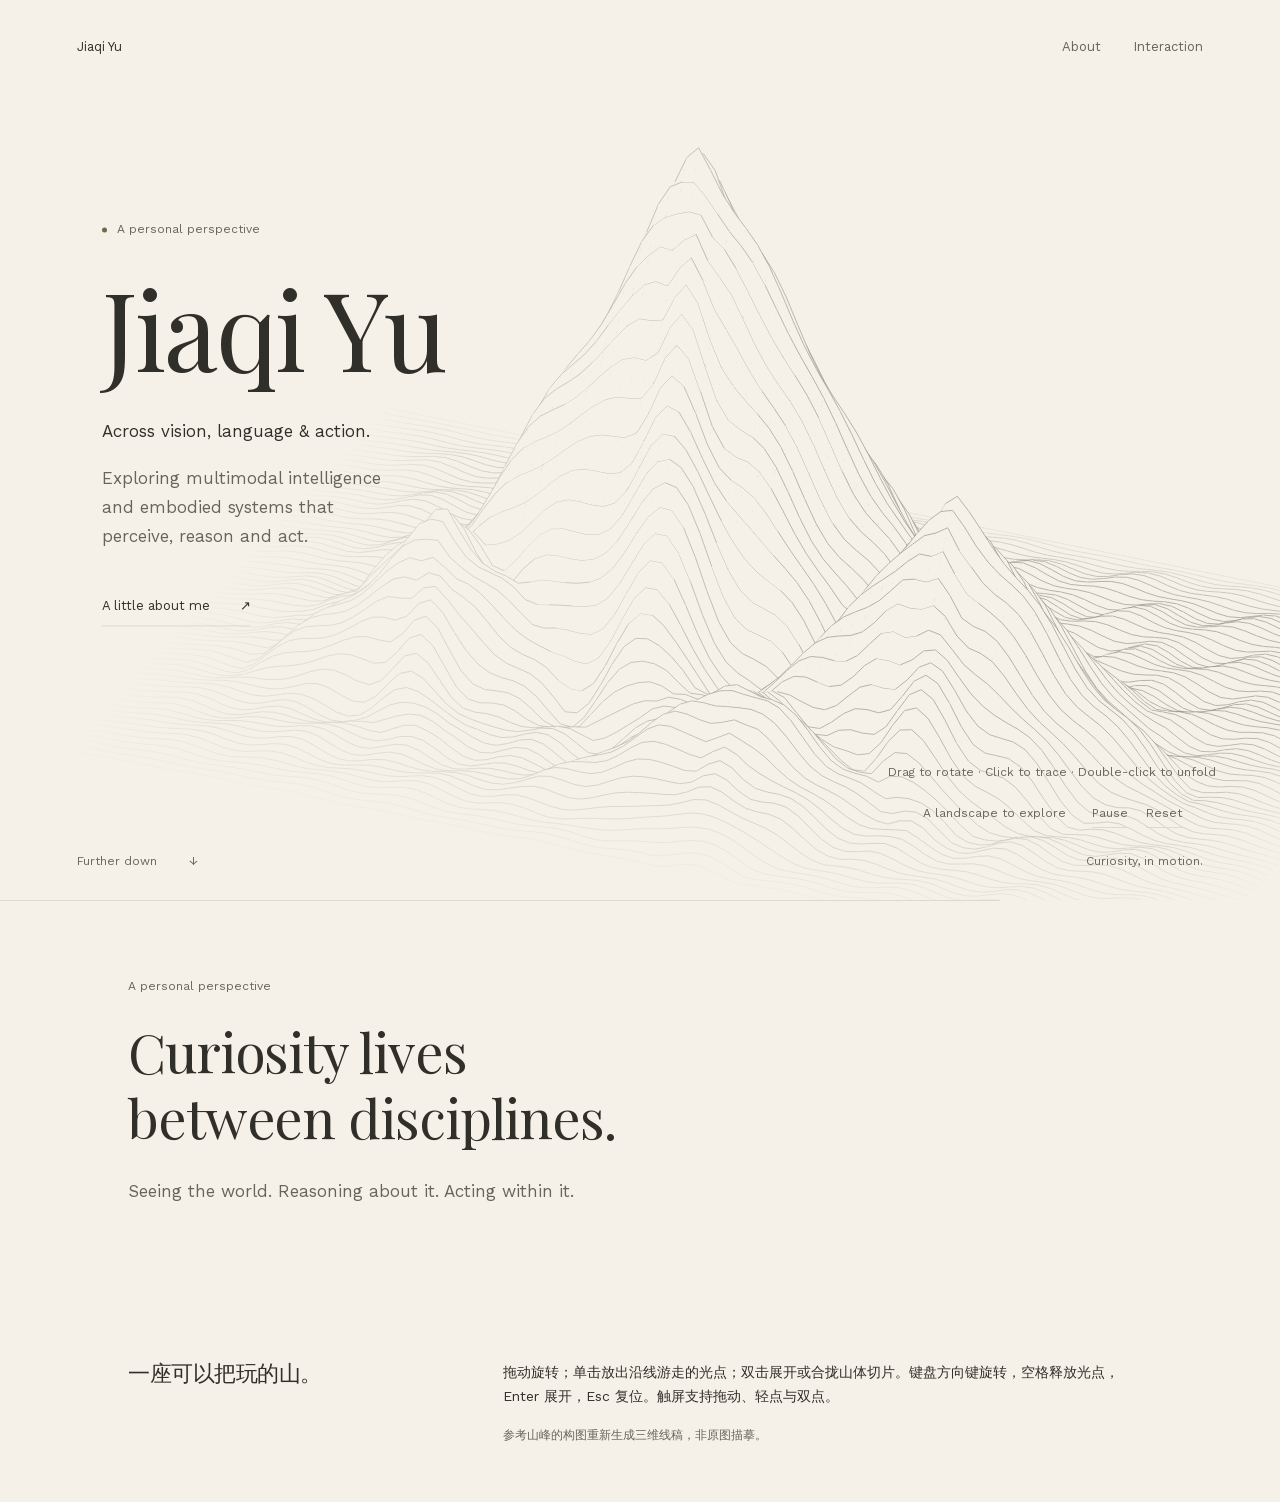
==== mountain-play.html @ 9f0454fe "Add personal homepage with interactive full-screen mountain" ====
<!doctype html><html lang="en"><head><meta charset="utf-8"><meta name="viewport" content="width=device-width,initial-scale=1"><title>Jiaqi Yu — A landscape to explore</title><link rel="stylesheet" href="hero-refined.css"><link rel="stylesheet" href="mountain-play.css"></head><body><a class="skip" href="#home">Skip to content</a><main><section class="hero" id="home"><header class="header"><a class="brand" href="#home">Jiaqi Yu</a><nav><a href="#about">About</a><a href="#interaction">Interaction</a></nav></header><div class="identity"><p class="eyebrow"><span></span>A personal perspective</p><h1>Jiaqi Yu</h1><p class="tagline">Across vision, language &amp; action.</p><p class="bio">Exploring multimodal intelligence <br>and embodied systems that <br>perceive, reason and act.</p><a href="#about" class="explore">A little about me <span>↗</span></a></div><div class="mountain"><canvas id="mountain" tabindex="0" role="img" aria-label="Interactive line mountain. Drag or use arrow keys to rotate. Click or press Space to trace. Double click or press Enter to separate the layers." aria-describedby="help"></canvas><div class="mountain-caption"><p id="help">Drag to rotate · Click to trace · Double-click to unfold</p><div class="tools"><span id="state" role="status">A landscape to explore</span><button id="motion" aria-pressed="false">Pause</button><button id="reset">Reset</button></div></div></div><div class="hero-footer"><a href="#about">Further down <span>↓</span></a><span>Curiosity, in motion.</span></div></section><section class="about" id="about"><p class="eyebrow">A personal perspective</p><h2>Curiosity lives<br>between disciplines.</h2><p>Seeing the world. Reasoning about it. Acting within it.</p></section><section class="design" id="interaction"><h2>一座可以把玩的山。</h2><div><p>拖动旋转；单击放出沿线游走的光点；双击展开或合拢山体切片。键盘方向键旋转，空格释放光点，Enter 展开，Esc 复位。触屏支持拖动、轻点与双点。</p><small>参考山峰的构图重新生成三维线稿，非原图描摹。</small></div></section></main><script src="mountain-play.js"></script></body></html>
---- hero-refined.css ----
@font-face{font-family:'Playfair Display';src:url('assets/fonts/playfair-display.woff2') format('woff2');font-weight:400;font-display:swap}@font-face{font-family:'Work Sans';src:url('assets/fonts/work-sans.woff2') format('woff2');font-weight:400;font-display:swap}:root{--paper:#F5F1E9;--ink:#302F29;--muted:#676459;--accent:#676D4B;--surface:#FCFAF5;--panel:#EAE7D9;--line:#DDD9CC}*{box-sizing:border-box}html{scroll-behavior:smooth;scroll-padding-top:60px}body{margin:0;background:var(--paper);color:var(--ink);font:400 17px/1.7 'Work Sans',sans-serif}a{color:inherit;text-decoration:none}button{font:inherit;color:inherit;cursor:pointer}a,button,input{touch-action:manipulation}button{border:0}h1,h2,p{margin:0}h1,h2{font-family:'Playfair Display',Georgia,serif;font-weight:400;letter-spacing:-.02em}a:focus-visible,button:focus-visible{outline:2px solid var(--accent);outline-offset:6px}svg.icon{width:22px;height:22px;fill:none;stroke:currentColor;stroke-width:1.3;stroke-linecap:round;stroke-linejoin:round;vertical-align:middle;flex-shrink:0}.defs{width:0;height:0;position:absolute;overflow:hidden}.skip{position:fixed;top:-100px;background:var(--surface);padding:15px;z-index:99}.skip:focus{top:0}.review{height:44px;display:flex;align-items:center;justify-content:space-between;padding:0 5%;font-size:12px;color:var(--muted);background:var(--surface);border-bottom:1px solid var(--line)}.review span{color:var(--ink)}.hero{min-height:720px;height:calc(100svh - 44px);max-height:1100px;position:relative;isolation:isolate;overflow:hidden}.header{position:absolute;top:0;left:6%;right:6%;height:95px;display:flex;justify-content:space-between;align-items:center;z-index:5;font-size:13px}.brand{display:flex;gap:10px;align-items:center}.brand .icon{color:var(--accent)}nav{display:flex;gap:32px;color:var(--muted)}nav a{position:relative}nav a:after{content:'';height:1px;position:absolute;bottom:-5px;left:0;right:0;background:var(--accent);transform:scaleX(0);transform-origin:left;transition:transform .2s}nav a:hover:after{transform:scaleX(1)}.identity{position:absolute;z-index:3;top:46%;left:10%;transform:translateY(-50%);width:40%;pointer-events:none}.identity a{pointer-events:auto}.eyebrow{font-size:12px;color:var(--muted);display:flex;gap:10px;align-items:center}.eyebrow span{width:5px;height:5px;background:var(--accent);border-radius:50%}h1{font-size:clamp(76px,8.7vw,136px);line-height:1.15;white-space:nowrap;margin:25px 0 27px;font-synthesis:none}.tagline{font-size:17px;line-height:1.7;color:var(--ink)}.bio{font-size:17px;line-height:1.7;color:var(--muted);margin-top:19px}.explore{display:inline-flex;align-items:center;gap:30px;margin-top:36px;font-size:13px;padding:8px 0;border-bottom:1px solid var(--line)}.explore .icon{width:20px;transition:transform .2s}.explore:hover .icon{transform:translateX(6px)}.art{position:absolute;width:64%;height:100%;right:-6%;top:0;z-index:1;touch-action:pan-y;user-select:none;-webkit-user-select:none;cursor:grab;opacity:var(--art-opacity,1)}.art.dragging{cursor:grabbing}.art svg#sculpture{position:absolute;inset:0;width:100%;height:100%;overflow:visible}.ribbon{fill:none;stroke:var(--accent);stroke-width:.85;stroke-linecap:round;stroke-linejoin:round;transition:opacity .3s}.ribbon[data-band="1"]{stroke:var(--muted)}.ribbon[data-band="2"]{stroke:var(--accent)}.ribbon path{vector-effect:non-scaling-stroke}.ribbon.is-selected{stroke:var(--ink);stroke-width:1.05}.hit{stroke:transparent;stroke-width:44;fill:none;pointer-events:stroke}.art-label{position:absolute;bottom:16%;left:43%;transform:translateX(-50%);display:flex;align-items:center;gap:9px;white-space:nowrap;font-size:12px;color:var(--muted);pointer-events:none}.art-label .icon{width:18px;height:18px}.art-label button{background:var(--paper);padding:0 7px;line-height:1;font-size:23px;pointer-events:auto}.art-help{position:absolute;bottom:11.5%;left:43%;transform:translateX(-50%);font-size:12px;color:var(--muted);white-space:nowrap;opacity:0;transition:opacity .2s;pointer-events:none}.art:hover .art-help,.art:focus-within .art-help,.art.dragging .art-help{opacity:1}.accessible-controls{position:absolute;bottom:6%;left:13%;right:24%;display:flex;justify-content:center;gap:12px;opacity:0;pointer-events:none;transition:opacity .2s}.accessible-controls:focus-within{opacity:1;pointer-events:auto}.accessible-controls button{font-size:12px;background:var(--surface);padding:3px 8px;border:1px solid var(--line);white-space:nowrap}.accessible-controls button[aria-pressed=true]{background:var(--panel)}.hero-footer{position:absolute;bottom:29px;left:6%;right:6%;display:flex;justify-content:space-between;font-size:12px;color:var(--muted);z-index:3}.hero-footer a{display:flex;align-items:center;gap:32px}.hero-footer a span{transition:transform .2s}.hero-footer a:hover span{transform:translateY(4px)}.about{padding:75px 10% 100px;max-width:1000px}.section-mark{display:flex;flex-direction:column;align-items:center;width:23px;color:var(--accent);margin-bottom:55px;gap:18px}.section-mark span{width:1px;height:60px;background:var(--line)}h2{font-size:clamp(38px,4.3vw,62px);line-height:1.2}.about h2{margin:22px 0 27px}.about>p:last-child,.notebook>p{color:var(--muted)}.notebook{padding:80px 10% 110px;background:var(--panel)}.notebook h2{font-size:38px;margin-bottom:20px}.design{padding:55px 10%;display:grid;grid-template-columns:1fr 2fr;gap:50px;font-size:14px}.design h2{font-family:'Work Sans',sans-serif;font-size:22px}.design p{margin-bottom:14px}.design small{font-size:12px;color:var(--muted)}
@media(min-width:1600px){.identity{left:12%}.art{width:62%;right:-2%}.art-label{bottom:18%}.art-help{bottom:14%}}
@media(max-width:1050px){.identity{left:7%;width:44%}h1{font-size:clamp(70px,9.5vw,100px)}.art{width:67%;right:-12%}.art-label{bottom:18%;left:40%}.art-help{left:40%;bottom:14%}.accessible-controls{left:2%;right:30%;bottom:9%;gap:6px}.hero-footer{bottom:23px}.header{left:7%;right:7%}.bio{max-width:310px}.desktop-br{display:none}}
@media(max-width:700px){.hero{height:auto;min-height:1050px}.header{height:80px;left:7%;right:7%}nav{gap:20px}nav a:last-child{display:none}.identity{top:150px;transform:none;width:86%;left:7%;pointer-events:auto}h1{font-size:clamp(68px,17vw,108px);margin:19px 0 22px}.bio{max-width:320px}.explore{margin-top:24px}.art{top:455px;right:-5%;width:110%;height:530px}.art-label{bottom:12%;left:50%}.art-help{opacity:1;left:50%;bottom:6%;font-size:12px}.accessible-controls{left:5%;right:5%;bottom:0}.hero-footer{left:7%;right:7%;bottom:25px}.hero-footer>span{display:none}.about{padding:45px 7% 70px}.about p br{display:none}.section-mark{margin-bottom:35px}.notebook{padding:60px 7%}.design{display:block;padding:40px 7%}.design h2{margin-bottom:20px}}
@media(prefers-reduced-motion:reduce){html{scroll-behavior:auto}*,*:before,*:after{transition:none!important;animation:none!important}}
/* V2: Vision / Language / Action share one surface, with distinct readable signatures. */
.ribbon[data-band="0"]{stroke:var(--accent)}.ribbon[data-band="1"]{stroke:var(--muted)}.ribbon[data-band="2"]{stroke:var(--ink)}.ribbon .spine{stroke-width:1.5;opacity:.75}.ribbon[data-band="1"] .spine{stroke-dasharray:7 5}.ribbon[data-band="2"] .spine{stroke-dasharray:11 4 2 4}.ribbon.is-selected .spine{stroke-width:2;opacity:1}
.marker-leader{stroke:var(--muted);stroke-width:.8;opacity:.55;pointer-events:none}.anchor-dot{fill:var(--accent);pointer-events:none}.ribbon-tag{cursor:pointer;outline:none}.ribbon-tag rect{fill:var(--surface);stroke:var(--line);stroke-width:1}.ribbon-tag text{font-family:'Work Sans',sans-serif;font-size:16px;fill:var(--ink);pointer-events:none}.tag-icon{fill:none;stroke:var(--accent);stroke-width:1.4;stroke-linecap:round;stroke-linejoin:round;pointer-events:none}.ribbon-tag[data-band="1"] rect{stroke-dasharray:5 3}.ribbon-tag[data-band="2"] rect{stroke-dasharray:10 3 2 3}.ribbon-tag[data-band="1"] .tag-icon{stroke:var(--muted)}.ribbon-tag[data-band="2"] .tag-icon{stroke:var(--ink)}.ribbon-tag.selected rect,.ribbon-tag:hover rect{fill:var(--panel);stroke:var(--accent)}.ribbon-tag:focus-visible rect{stroke:var(--ink);stroke-width:2}
.art-label{bottom:20%;left:43%}.art-help{bottom:8%;left:43%}.modality-legend{position:absolute;bottom:14%;left:43%;transform:translateX(-50%);display:flex;gap:17px;cursor:default;white-space:nowrap}.modality-legend button{display:flex;align-items:center;gap:7px;background:transparent;padding:5px 0;font-size:12px;border-bottom:1px solid transparent}.modality-legend button[aria-pressed="true"]{border-color:var(--accent)}.modality-legend .icon{width:18px;height:18px}.line-key{display:inline-block;width:17px;border-top:1px solid var(--accent)}.language-key{border-top-style:dashed;border-color:var(--muted)}.action-key{border-top-style:dotted;border-color:var(--ink)}.motion-toggle{position:absolute;left:43%;bottom:3%;transform:translateX(-50%);display:flex;gap:8px;align-items:center;background:transparent;font-size:12px;padding:6px 10px;color:var(--muted)}#motion-icon{font-size:14px}.accessible-controls{bottom:0;left:6%;right:20%}
@media(max-width:1050px){.art-label,.art-help,.modality-legend,.motion-toggle{left:40%}.modality-legend{gap:11px}.line-key{display:none}.art-label{bottom:20%}.modality-legend{bottom:14%}.art-help{bottom:9%}.motion-toggle{bottom:4%}}
@media(max-width:700px){.hero{min-height:1100px}.art{height:575px}.art-label{bottom:22%;left:50%;font-size:12px}.modality-legend{bottom:15%;left:50%;gap:19px}.art-help{bottom:10%;left:50%;font-size:12px}.motion-toggle{bottom:3%;left:50%}.accessible-controls{bottom:0;left:5%;right:5%}.ribbon-tag text{font-size:20px}.ribbon-tag rect{stroke-width:1.6}}
/* Reading and controls remain legible as only the surface fades on scroll. */
.art{opacity:1}#ribbons{opacity:var(--art-opacity,1)}
@media(max-width:700px){.ribbon-tag text{font-size:24px}}
/* V3: icons themselves form the sculpture. No rendered ribbons or connector curves. */
#icon-cloud{opacity:var(--art-opacity,1)}.modality-glyph{color:var(--accent);cursor:pointer}.modality-glyph[data-band="1"]{color:var(--muted)}.modality-glyph[data-band="2"]{color:var(--ink)}.glyph-symbol{fill:none;stroke:currentColor;stroke-width:1.45;stroke-linecap:round;stroke-linejoin:round;pointer-events:none;overflow:visible}.glyph-target{fill:transparent;stroke:none;pointer-events:all}.modality-glyph.is-selected .glyph-symbol{stroke-width:1.8}
---- mountain-play.css ----
.hero{height:100svh;min-height:740px;max-height:1200px}.identity{left:8%;top:47%;width:42%}h1{font-size:clamp(76px,8.5vw,132px)}.mountain{position:absolute;right:0;top:13%;width:55%;height:76%;z-index:1}#mountain{width:100%;height:calc(100% - 78px);display:block;touch-action:none;cursor:grab;outline:none}#mountain:active{cursor:grabbing}#mountain:focus-visible{outline:1px solid var(--accent);outline-offset:-8px}.mountain-caption{padding:0 9%;font-size:12px;color:var(--muted);text-align:center}.tools{display:flex;gap:18px;justify-content:center;align-items:center;margin-top:16px}.tools button{background:transparent;font-size:12px;padding:4px 0;border-bottom:1px solid var(--line)}.tools button:hover{border-color:var(--accent)}#state{margin-right:8px;font-size:12px}.about{border-top:1px solid var(--line)}.about>p:last-child{margin-top:24px}.hero-footer{pointer-events:none}.hero-footer a{pointer-events:auto}@media(max-width:1000px) and (min-width:701px){.identity{left:6%;width:40%}h1{font-size:80px}.mountain{width:55%;right:0}.mountain-caption{padding:0 4%}#help{max-width:290px;margin:auto}.bio{max-width:290px}.bio br{display:none}}@media(max-width:700px){.hero{height:auto;min-height:1040px}.identity{top:116px;left:7%;width:86%;transform:none}h1{font-size:clamp(70px,18vw,108px);margin:20px 0}.bio{margin-top:15px}.mountain{top:455px;right:0;width:100%;height:510px}.mountain-caption{padding:0 5%}#help{font-size:11px}.tools{gap:16px;margin-top:12px}#state{margin-right:0}.hero-footer>span{display:none}}

/* Full viewport landscape; foreground does not intercept empty-space gestures. */
.hero{height:100svh;min-height:640px;max-height:none}.mountain{inset:0;width:100%;height:100%;z-index:0}#mountain{width:100%;height:100%;user-select:none;-webkit-user-select:none}.mountain:after{content:"";position:absolute;inset:0;pointer-events:none;background:linear-gradient(90deg,rgba(245,241,233,.88),rgba(245,241,233,.65) 30%,rgba(245,241,233,.08) 65%),linear-gradient(0deg,rgba(245,241,233,.8),transparent 20%)}.mountain-caption{position:absolute;bottom:8%;right:5%;padding:0;z-index:2;pointer-events:none}.tools button{pointer-events:auto}.identity{pointer-events:none}.identity a{pointer-events:auto}.header{pointer-events:none}.header a{pointer-events:auto}.hero-footer{z-index:3}#mountain:focus-visible{outline-offset:-4px}
@media(max-width:700px){.hero{height:100svh;min-height:780px}.identity{top:120px}.mountain{inset:0;width:100%;height:100%}.mountain:after{background:linear-gradient(180deg,rgba(245,241,233,.95),rgba(245,241,233,.8) 40%,rgba(245,241,233,.05) 65%,rgba(245,241,233,.8))}.mountain-caption{left:5%;right:5%;bottom:9%}.hero-footer{bottom:25px}}
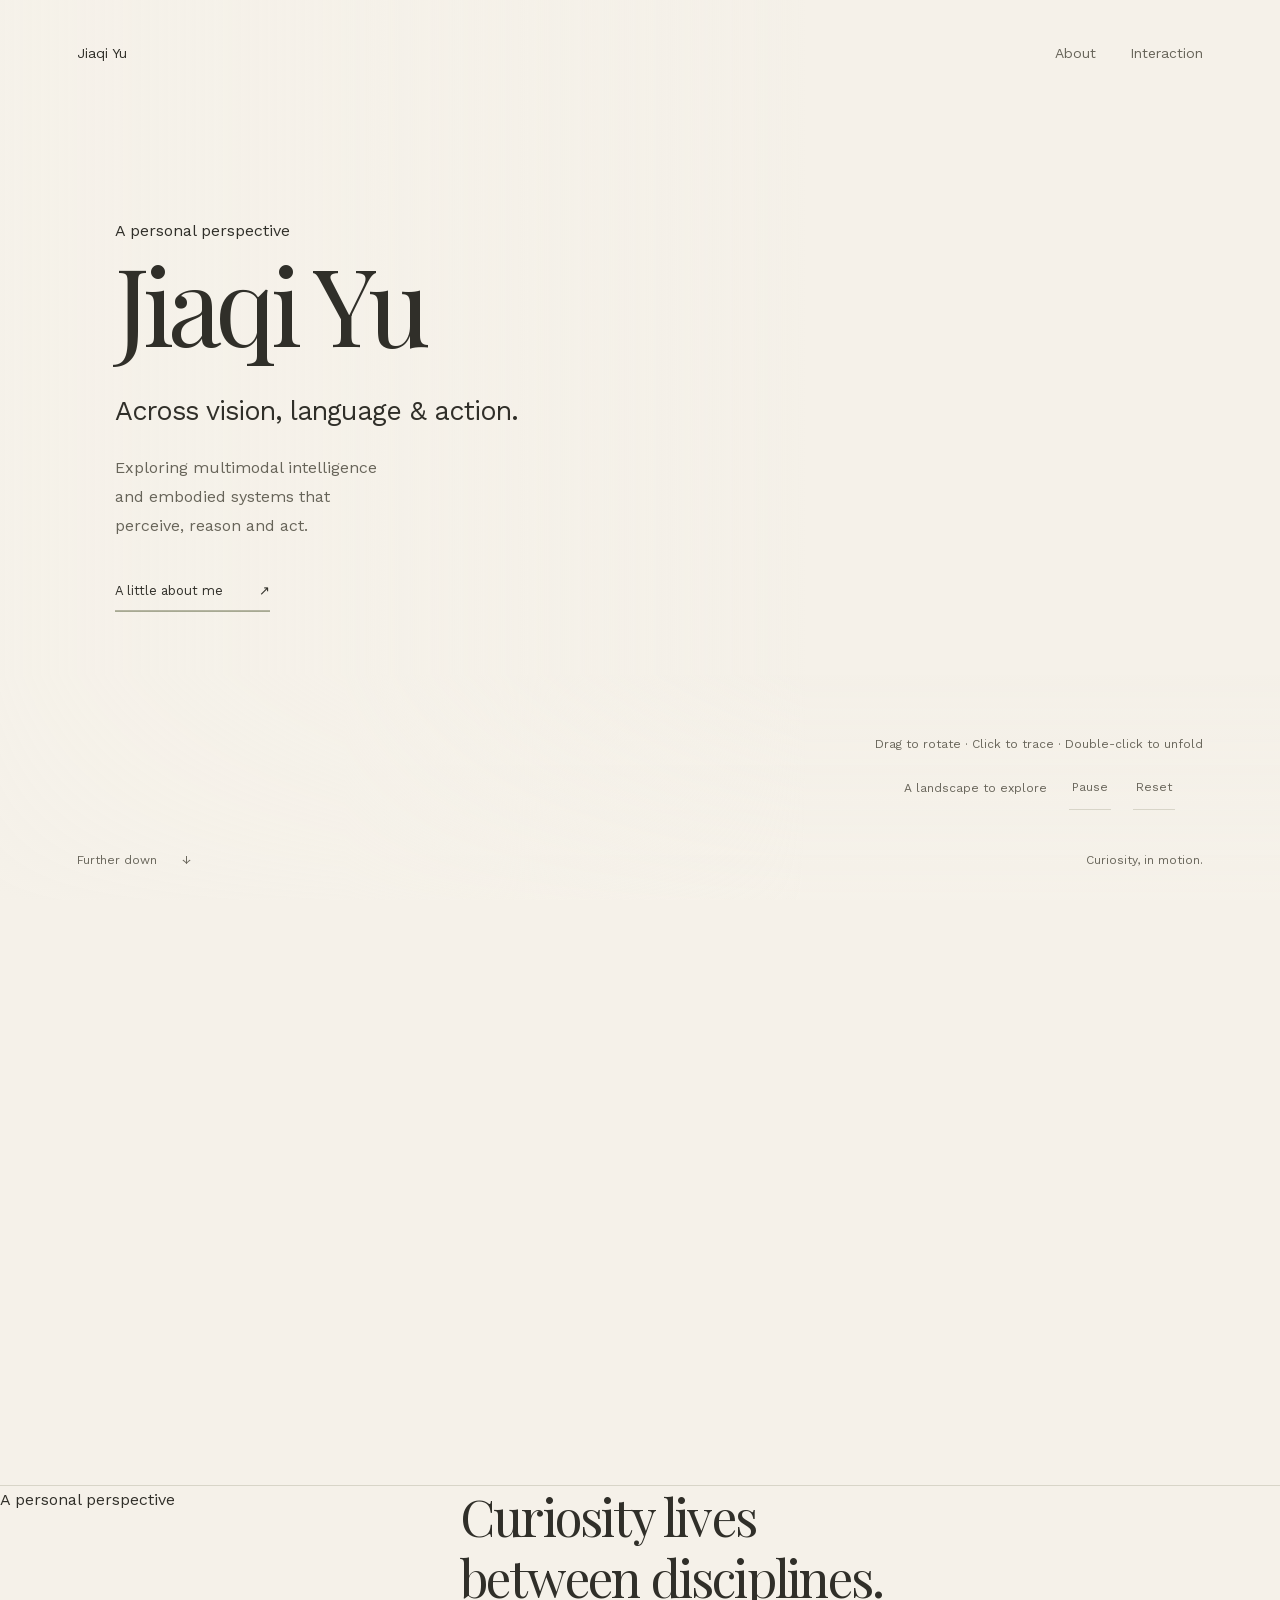
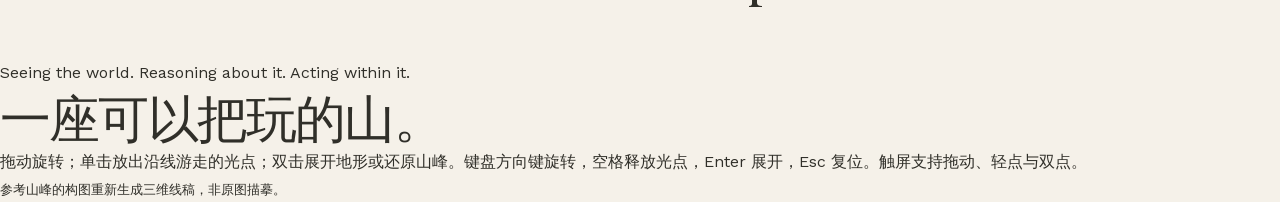
==== commit 50e06817: "Redesign homepage with a scroll-responsive Mobius background" ====
--- a/mountain-play.html
+++ b/mountain-play.html
@@ -1 +1,2 @@
-<!doctype html><html lang="en"><head><meta charset="utf-8"><meta name="viewport" content="width=device-width,initial-scale=1"><title>Jiaqi Yu — A landscape to explore</title><link rel="stylesheet" href="hero-refined.css"><link rel="stylesheet" href="mountain-play.css"></head><body><a class="skip" href="#home">Skip to content</a><main><section class="hero" id="home"><header class="header"><a class="brand" href="#home">Jiaqi Yu</a><nav><a href="#about">About</a><a href="#interaction">Interaction</a></nav></header><div class="identity"><p class="eyebrow"><span></span>A personal perspective</p><h1>Jiaqi Yu</h1><p class="tagline">Across vision, language &amp; action.</p><p class="bio">Exploring multimodal intelligence <br>and embodied systems that <br>perceive, reason and act.</p><a href="#about" class="explore">A little about me <span>↗</span></a></div><div class="mountain"><canvas id="mountain" tabindex="0" role="img" aria-label="Interactive line mountain. Drag or use arrow keys to rotate. Click or press Space to trace. Double click or press Enter to separate the layers." aria-describedby="help"></canvas><div class="mountain-caption"><p id="help">Drag to rotate · Click to trace · Double-click to unfold</p><div class="tools"><span id="state" role="status">A landscape to explore</span><button id="motion" aria-pressed="false">Pause</button><button id="reset">Reset</button></div></div></div><div class="hero-footer"><a href="#about">Further down <span>↓</span></a><span>Curiosity, in motion.</span></div></section><section class="about" id="about"><p class="eyebrow">A personal perspective</p><h2>Curiosity lives<br>between disciplines.</h2><p>Seeing the world. Reasoning about it. Acting within it.</p></section><section class="design" id="interaction"><h2>一座可以把玩的山。</h2><div><p>拖动旋转；单击放出沿线游走的光点；双击展开或合拢山体切片。键盘方向键旋转，空格释放光点，Enter 展开，Esc 复位。触屏支持拖动、轻点与双点。</p><small>参考山峰的构图重新生成三维线稿，非原图描摹。</small></div></section></main><script src="mountain-play.js"></script></body></html>
+<!doctype html><html lang="en"><head><meta charset="utf-8"><meta name="viewport" content="width=device-width,initial-scale=1"><title>Jiaqi Yu — A landscape to explore</title><link rel="stylesheet" href="hero-refined.css"><link rel="stylesheet" href="mountain-play.css"></head><body><a class="skip" href="#home">Skip to content</a><main><section class="hero" id="home"><header class="header"><a class="brand" href="#home">Jiaqi Yu</a><nav><a href="#about">About</a><a href="#interaction">Interaction</a></nav></header><div class="identity"><p class="eyebrow"><span></span>A personal perspective</p><h1>Jiaqi Yu</h1><p class="tagline">Across vision, language &amp; action.</p><p class="bio">Exploring multimodal intelligence <br>and embodied systems that <br>perceive, reason and act.</p><a href="#about" class="explore">A little about me <span>↗</span></a></div><div class="mountain"><canvas id="mountain" tabindex="0" role="img" aria-label="Interactive line mountain. Drag or use arrow keys to rotate. Click or press Space to trace. Double click or press Enter to unfold the terrain." aria-describedby="help"></canvas><div class="mountain-caption"><p id="help">Drag to rotate · Click to trace · Double-click to unfold</p><div class="tools"><span id="state" role="status">A landscape to explore</span><button id="motion" aria-pressed="false">Pause</button><button id="reset">Reset</button></div></div></div><div class="hero-footer"><a href="#about">Further down <span>↓</span></a><span>Curiosity, in motion.</span></div></section><section class="about" id="about"><p class="eyebrow">A personal perspective</p><h2>Curiosity lives<br>between disciplines.</h2><p>Seeing the world. Reasoning about it. Acting within it.</p></section><section class="design" id="interaction"><h2>一座可以把玩的山。</h2><div><p>拖动旋转；单击放出沿线游走的光点；双击展开地形或还原山峰。键盘方向键旋转，空格释放光点，Enter 展开，Esc 复位。触屏支持拖动、轻点与双点。</p><small>参考山峰的构图重新生成三维线稿，非原图描摹。</small></div></section></main><script src="assets/vendor/gsap.min.js"></script><script src="assets/vendor/ScrollTrigger.min.js" defer></script>
+  <script src="mountain-play.js" defer></script></body></html>
--- a/hero-refined.css
+++ b/hero-refined.css
@@ -1,16 +1,8 @@
-@font-face{font-family:'Playfair Display';src:url('assets/fonts/playfair-display.woff2') format('woff2');font-weight:400;font-display:swap}@font-face{font-family:'Work Sans';src:url('assets/fonts/work-sans.woff2') format('woff2');font-weight:400;font-display:swap}:root{--paper:#F5F1E9;--ink:#302F29;--muted:#676459;--accent:#676D4B;--surface:#FCFAF5;--panel:#EAE7D9;--line:#DDD9CC}*{box-sizing:border-box}html{scroll-behavior:smooth;scroll-padding-top:60px}body{margin:0;background:var(--paper);color:var(--ink);font:400 17px/1.7 'Work Sans',sans-serif}a{color:inherit;text-decoration:none}button{font:inherit;color:inherit;cursor:pointer}a,button,input{touch-action:manipulation}button{border:0}h1,h2,p{margin:0}h1,h2{font-family:'Playfair Display',Georgia,serif;font-weight:400;letter-spacing:-.02em}a:focus-visible,button:focus-visible{outline:2px solid var(--accent);outline-offset:6px}svg.icon{width:22px;height:22px;fill:none;stroke:currentColor;stroke-width:1.3;stroke-linecap:round;stroke-linejoin:round;vertical-align:middle;flex-shrink:0}.defs{width:0;height:0;position:absolute;overflow:hidden}.skip{position:fixed;top:-100px;background:var(--surface);padding:15px;z-index:99}.skip:focus{top:0}.review{height:44px;display:flex;align-items:center;justify-content:space-between;padding:0 5%;font-size:12px;color:var(--muted);background:var(--surface);border-bottom:1px solid var(--line)}.review span{color:var(--ink)}.hero{min-height:720px;height:calc(100svh - 44px);max-height:1100px;position:relative;isolation:isolate;overflow:hidden}.header{position:absolute;top:0;left:6%;right:6%;height:95px;display:flex;justify-content:space-between;align-items:center;z-index:5;font-size:13px}.brand{display:flex;gap:10px;align-items:center}.brand .icon{color:var(--accent)}nav{display:flex;gap:32px;color:var(--muted)}nav a{position:relative}nav a:after{content:'';height:1px;position:absolute;bottom:-5px;left:0;right:0;background:var(--accent);transform:scaleX(0);transform-origin:left;transition:transform .2s}nav a:hover:after{transform:scaleX(1)}.identity{position:absolute;z-index:3;top:46%;left:10%;transform:translateY(-50%);width:40%;pointer-events:none}.identity a{pointer-events:auto}.eyebrow{font-size:12px;color:var(--muted);display:flex;gap:10px;align-items:center}.eyebrow span{width:5px;height:5px;background:var(--accent);border-radius:50%}h1{font-size:clamp(76px,8.7vw,136px);line-height:1.15;white-space:nowrap;margin:25px 0 27px;font-synthesis:none}.tagline{font-size:17px;line-height:1.7;color:var(--ink)}.bio{font-size:17px;line-height:1.7;color:var(--muted);margin-top:19px}.explore{display:inline-flex;align-items:center;gap:30px;margin-top:36px;font-size:13px;padding:8px 0;border-bottom:1px solid var(--line)}.explore .icon{width:20px;transition:transform .2s}.explore:hover .icon{transform:translateX(6px)}.art{position:absolute;width:64%;height:100%;right:-6%;top:0;z-index:1;touch-action:pan-y;user-select:none;-webkit-user-select:none;cursor:grab;opacity:var(--art-opacity,1)}.art.dragging{cursor:grabbing}.art svg#sculpture{position:absolute;inset:0;width:100%;height:100%;overflow:visible}.ribbon{fill:none;stroke:var(--accent);stroke-width:.85;stroke-linecap:round;stroke-linejoin:round;transition:opacity .3s}.ribbon[data-band="1"]{stroke:var(--muted)}.ribbon[data-band="2"]{stroke:var(--accent)}.ribbon path{vector-effect:non-scaling-stroke}.ribbon.is-selected{stroke:var(--ink);stroke-width:1.05}.hit{stroke:transparent;stroke-width:44;fill:none;pointer-events:stroke}.art-label{position:absolute;bottom:16%;left:43%;transform:translateX(-50%);display:flex;align-items:center;gap:9px;white-space:nowrap;font-size:12px;color:var(--muted);pointer-events:none}.art-label .icon{width:18px;height:18px}.art-label button{background:var(--paper);padding:0 7px;line-height:1;font-size:23px;pointer-events:auto}.art-help{position:absolute;bottom:11.5%;left:43%;transform:translateX(-50%);font-size:12px;color:var(--muted);white-space:nowrap;opacity:0;transition:opacity .2s;pointer-events:none}.art:hover .art-help,.art:focus-within .art-help,.art.dragging .art-help{opacity:1}.accessible-controls{position:absolute;bottom:6%;left:13%;right:24%;display:flex;justify-content:center;gap:12px;opacity:0;pointer-events:none;transition:opacity .2s}.accessible-controls:focus-within{opacity:1;pointer-events:auto}.accessible-controls button{font-size:12px;background:var(--surface);padding:3px 8px;border:1px solid var(--line);white-space:nowrap}.accessible-controls button[aria-pressed=true]{background:var(--panel)}.hero-footer{position:absolute;bottom:29px;left:6%;right:6%;display:flex;justify-content:space-between;font-size:12px;color:var(--muted);z-index:3}.hero-footer a{display:flex;align-items:center;gap:32px}.hero-footer a span{transition:transform .2s}.hero-footer a:hover span{transform:translateY(4px)}.about{padding:75px 10% 100px;max-width:1000px}.section-mark{display:flex;flex-direction:column;align-items:center;width:23px;color:var(--accent);margin-bottom:55px;gap:18px}.section-mark span{width:1px;height:60px;background:var(--line)}h2{font-size:clamp(38px,4.3vw,62px);line-height:1.2}.about h2{margin:22px 0 27px}.about>p:last-child,.notebook>p{color:var(--muted)}.notebook{padding:80px 10% 110px;background:var(--panel)}.notebook h2{font-size:38px;margin-bottom:20px}.design{padding:55px 10%;display:grid;grid-template-columns:1fr 2fr;gap:50px;font-size:14px}.design h2{font-family:'Work Sans',sans-serif;font-size:22px}.design p{margin-bottom:14px}.design small{font-size:12px;color:var(--muted)}
-@media(min-width:1600px){.identity{left:12%}.art{width:62%;right:-2%}.art-label{bottom:18%}.art-help{bottom:14%}}
-@media(max-width:1050px){.identity{left:7%;width:44%}h1{font-size:clamp(70px,9.5vw,100px)}.art{width:67%;right:-12%}.art-label{bottom:18%;left:40%}.art-help{left:40%;bottom:14%}.accessible-controls{left:2%;right:30%;bottom:9%;gap:6px}.hero-footer{bottom:23px}.header{left:7%;right:7%}.bio{max-width:310px}.desktop-br{display:none}}
-@media(max-width:700px){.hero{height:auto;min-height:1050px}.header{height:80px;left:7%;right:7%}nav{gap:20px}nav a:last-child{display:none}.identity{top:150px;transform:none;width:86%;left:7%;pointer-events:auto}h1{font-size:clamp(68px,17vw,108px);margin:19px 0 22px}.bio{max-width:320px}.explore{margin-top:24px}.art{top:455px;right:-5%;width:110%;height:530px}.art-label{bottom:12%;left:50%}.art-help{opacity:1;left:50%;bottom:6%;font-size:12px}.accessible-controls{left:5%;right:5%;bottom:0}.hero-footer{left:7%;right:7%;bottom:25px}.hero-footer>span{display:none}.about{padding:45px 7% 70px}.about p br{display:none}.section-mark{margin-bottom:35px}.notebook{padding:60px 7%}.design{display:block;padding:40px 7%}.design h2{margin-bottom:20px}}
+@font-face{font-family:'Playfair Display';src:url('assets/fonts/playfair-display.woff2') format('woff2');font-weight:400;font-display:swap}
+@font-face{font-family:'Work Sans';src:url('assets/fonts/work-sans.woff2') format('woff2');font-weight:400;font-display:swap}
+:root{--paper:#f5f1e9;--ink:#302f29;--muted:#676459;--accent:#676d4b;--surface:#fcfaf5;--line:#d8d5c8}
+*{box-sizing:border-box}html{scroll-behavior:smooth;scroll-padding-top:40px}body{margin:0;background:var(--paper);color:var(--ink);font:400 16px/1.7 'Work Sans',sans-serif}a{color:inherit;text-decoration:none}button{font:inherit;color:inherit;cursor:pointer}a,button{touch-action:manipulation}h1,h2,h3,p{margin:0}h1,h2,h3{font-family:'Playfair Display',Georgia,serif;font-weight:400}a:focus-visible,button:focus-visible,summary:focus-visible{outline:2px solid var(--accent);outline-offset:6px}.skip{position:fixed;top:-100px;background:var(--surface);padding:15px;z-index:99}.skip:focus{top:0}.sr-only{position:absolute;width:1px;height:1px;padding:0;margin:-1px;overflow:hidden;clip-path:inset(50%);white-space:nowrap}.hero{height:100svh;min-height:740px;position:relative;isolation:isolate;overflow:hidden}.header{position:absolute;inset:0 6% auto;height:108px;display:flex;justify-content:space-between;align-items:center;z-index:5;font-size:14px;pointer-events:none}.header a{pointer-events:auto}.brand{display:flex;gap:12px;align-items:center}.brand svg{width:29px;fill:none;stroke:var(--accent);stroke-width:1.3}nav{display:flex;gap:34px;color:var(--muted)}nav a:hover{color:var(--ink);text-decoration:underline;text-underline-offset:7px}.identity{position:absolute;z-index:3;top:46%;left:9%;transform:translateY(-50%);width:40%;pointer-events:none}.identity a{pointer-events:auto}h1{font-size:clamp(78px,8.4vw,132px);line-height:1.1;letter-spacing:-.055em;margin:0 0 30px;white-space:nowrap}.tagline{font-size:clamp(22px,2.1vw,30px);line-height:1.45;letter-spacing:-.035em}.bio{font-size:16px;line-height:1.8;color:var(--muted);max-width:310px;margin-top:23px}.explore{display:inline-flex;align-items:center;gap:36px;margin-top:30px;font-size:13px;padding:9px 0;border-bottom:1px solid var(--accent)}.hero-footer{position:absolute;bottom:30px;left:6%;right:6%;display:flex;justify-content:space-between;font-size:12px;color:var(--muted);z-index:3;pointer-events:none}.hero-footer a{pointer-events:auto;display:flex;gap:25px}.section{max-width:1440px;margin:auto;padding:100px 9%}.section-label{font-size:13px;color:var(--accent)}.about{border-top:1px solid var(--line);display:grid;grid-template-columns:1fr 2fr;gap:50px}.about .section-label{padding-top:12px}h2{font-size:clamp(36px,4vw,58px);line-height:1.2;letter-spacing:-.035em}.intro{font-size:21px;line-height:1.65;max-width:610px;margin-top:30px}.description{color:var(--muted);max-width:570px;margin-top:18px}.interests{padding-top:35px;padding-bottom:100px}.section-heading{display:flex;justify-content:space-between;align-items:center;gap:25px;margin-bottom:52px}.section-heading h2{font-size:32px}.interest-grid{display:grid;grid-template-columns:repeat(3,1fr);gap:52px}.interest-grid article{border-top:1px solid var(--line);padding-top:30px}.interest-grid svg{width:54px;height:44px;fill:none;stroke:var(--accent);stroke-width:1.2}.interest-grid h3{font-size:29px;margin:20px 0 12px}.interest-grid p{color:var(--muted);max-width:270px;font-size:15px}.contact{border-top:1px solid var(--line);display:flex;justify-content:space-between;align-items:center;gap:40px;padding-top:70px;padding-bottom:80px}.contact h2{font-size:40px;margin-top:16px}.contact-link{display:flex;gap:30px;align-items:center;border-bottom:1px solid var(--accent);padding:12px 0;font-size:14px;white-space:nowrap}.footer{border-top:1px solid var(--line);margin:0 6%;padding:28px 0 35px;display:flex;align-items:start;justify-content:space-between;gap:25px;font-size:12px;color:var(--muted)}.footer details{max-width:470px}.footer summary{cursor:pointer}.footer details p{margin-top:15px}.touch-help{display:none}
+@media(min-width:1700px){.identity{left:13%}}
+@media(max-width:900px){.identity{left:7%}h1{font-size:80px}.section{padding-left:7%;padding-right:7%}.about{grid-template-columns:1fr 2.5fr;gap:30px}.interest-grid{gap:25px}.contact h2{font-size:34px}}
+@media(max-width:600px){.hero{min-height:830px}.header{height:80px;left:7%;right:7%;font-size:12px}.brand{gap:7px}.brand svg{width:23px}nav{gap:17px}.identity{top:135px;left:7%;width:86%;transform:none}h1{font-size:clamp(64px,17vw,96px);margin-bottom:22px}.tagline{font-size:24px}.bio{font-size:14px;max-width:275px;margin-top:18px}.explore{margin-top:20px}.hero-footer>span{display:none}.section{padding:65px 7%}.about{display:block}.about .section-label{padding:0;margin-bottom:25px}.intro{font-size:19px}.description{font-size:15px}.section-heading{display:block;margin-bottom:30px}.section-heading h2{margin-top:18px;font-size:30px}.interest-grid{grid-template-columns:1fr;gap:30px}.interest-grid article{display:grid;grid-template-columns:54px 1fr;column-gap:24px;padding-top:25px}.interest-grid svg{grid-row:1/3;margin-top:7px}.interest-grid h3{margin:0 0 8px;font-size:27px}.interest-grid p{max-width:none}.contact{display:block}.contact h2{font-size:34px}.contact-link{width:fit-content;margin-top:25px}.footer{flex-wrap:wrap;margin:0 7%;gap:20px}.footer details{order:3;width:100%;max-width:none}.touch-help{display:inline}.desktop-help{display:none}}
 @media(prefers-reduced-motion:reduce){html{scroll-behavior:auto}*,*:before,*:after{transition:none!important;animation:none!important}}
-/* V2: Vision / Language / Action share one surface, with distinct readable signatures. */
-.ribbon[data-band="0"]{stroke:var(--accent)}.ribbon[data-band="1"]{stroke:var(--muted)}.ribbon[data-band="2"]{stroke:var(--ink)}.ribbon .spine{stroke-width:1.5;opacity:.75}.ribbon[data-band="1"] .spine{stroke-dasharray:7 5}.ribbon[data-band="2"] .spine{stroke-dasharray:11 4 2 4}.ribbon.is-selected .spine{stroke-width:2;opacity:1}
-.marker-leader{stroke:var(--muted);stroke-width:.8;opacity:.55;pointer-events:none}.anchor-dot{fill:var(--accent);pointer-events:none}.ribbon-tag{cursor:pointer;outline:none}.ribbon-tag rect{fill:var(--surface);stroke:var(--line);stroke-width:1}.ribbon-tag text{font-family:'Work Sans',sans-serif;font-size:16px;fill:var(--ink);pointer-events:none}.tag-icon{fill:none;stroke:var(--accent);stroke-width:1.4;stroke-linecap:round;stroke-linejoin:round;pointer-events:none}.ribbon-tag[data-band="1"] rect{stroke-dasharray:5 3}.ribbon-tag[data-band="2"] rect{stroke-dasharray:10 3 2 3}.ribbon-tag[data-band="1"] .tag-icon{stroke:var(--muted)}.ribbon-tag[data-band="2"] .tag-icon{stroke:var(--ink)}.ribbon-tag.selected rect,.ribbon-tag:hover rect{fill:var(--panel);stroke:var(--accent)}.ribbon-tag:focus-visible rect{stroke:var(--ink);stroke-width:2}
-.art-label{bottom:20%;left:43%}.art-help{bottom:8%;left:43%}.modality-legend{position:absolute;bottom:14%;left:43%;transform:translateX(-50%);display:flex;gap:17px;cursor:default;white-space:nowrap}.modality-legend button{display:flex;align-items:center;gap:7px;background:transparent;padding:5px 0;font-size:12px;border-bottom:1px solid transparent}.modality-legend button[aria-pressed="true"]{border-color:var(--accent)}.modality-legend .icon{width:18px;height:18px}.line-key{display:inline-block;width:17px;border-top:1px solid var(--accent)}.language-key{border-top-style:dashed;border-color:var(--muted)}.action-key{border-top-style:dotted;border-color:var(--ink)}.motion-toggle{position:absolute;left:43%;bottom:3%;transform:translateX(-50%);display:flex;gap:8px;align-items:center;background:transparent;font-size:12px;padding:6px 10px;color:var(--muted)}#motion-icon{font-size:14px}.accessible-controls{bottom:0;left:6%;right:20%}
-@media(max-width:1050px){.art-label,.art-help,.modality-legend,.motion-toggle{left:40%}.modality-legend{gap:11px}.line-key{display:none}.art-label{bottom:20%}.modality-legend{bottom:14%}.art-help{bottom:9%}.motion-toggle{bottom:4%}}
-@media(max-width:700px){.hero{min-height:1100px}.art{height:575px}.art-label{bottom:22%;left:50%;font-size:12px}.modality-legend{bottom:15%;left:50%;gap:19px}.art-help{bottom:10%;left:50%;font-size:12px}.motion-toggle{bottom:3%;left:50%}.accessible-controls{bottom:0;left:5%;right:5%}.ribbon-tag text{font-size:20px}.ribbon-tag rect{stroke-width:1.6}}
-/* Reading and controls remain legible as only the surface fades on scroll. */
-.art{opacity:1}#ribbons{opacity:var(--art-opacity,1)}
-@media(max-width:700px){.ribbon-tag text{font-size:24px}}
-/* V3: icons themselves form the sculpture. No rendered ribbons or connector curves. */
-#icon-cloud{opacity:var(--art-opacity,1)}.modality-glyph{color:var(--accent);cursor:pointer}.modality-glyph[data-band="1"]{color:var(--muted)}.modality-glyph[data-band="2"]{color:var(--ink)}.glyph-symbol{fill:none;stroke:currentColor;stroke-width:1.45;stroke-linecap:round;stroke-linejoin:round;pointer-events:none;overflow:visible}.glyph-target{fill:transparent;stroke:none;pointer-events:all}.modality-glyph.is-selected .glyph-symbol{stroke-width:1.8}
--- a/mountain-play.css
+++ b/mountain-play.css
@@ -1,5 +1,2 @@
-.hero{height:100svh;min-height:740px;max-height:1200px}.identity{left:8%;top:47%;width:42%}h1{font-size:clamp(76px,8.5vw,132px)}.mountain{position:absolute;right:0;top:13%;width:55%;height:76%;z-index:1}#mountain{width:100%;height:calc(100% - 78px);display:block;touch-action:none;cursor:grab;outline:none}#mountain:active{cursor:grabbing}#mountain:focus-visible{outline:1px solid var(--accent);outline-offset:-8px}.mountain-caption{padding:0 9%;font-size:12px;color:var(--muted);text-align:center}.tools{display:flex;gap:18px;justify-content:center;align-items:center;margin-top:16px}.tools button{background:transparent;font-size:12px;padding:4px 0;border-bottom:1px solid var(--line)}.tools button:hover{border-color:var(--accent)}#state{margin-right:8px;font-size:12px}.about{border-top:1px solid var(--line)}.about>p:last-child{margin-top:24px}.hero-footer{pointer-events:none}.hero-footer a{pointer-events:auto}@media(max-width:1000px) and (min-width:701px){.identity{left:6%;width:40%}h1{font-size:80px}.mountain{width:55%;right:0}.mountain-caption{padding:0 4%}#help{max-width:290px;margin:auto}.bio{max-width:290px}.bio br{display:none}}@media(max-width:700px){.hero{height:auto;min-height:1040px}.identity{top:116px;left:7%;width:86%;transform:none}h1{font-size:clamp(70px,18vw,108px);margin:20px 0}.bio{margin-top:15px}.mountain{top:455px;right:0;width:100%;height:510px}.mountain-caption{padding:0 5%}#help{font-size:11px}.tools{gap:16px;margin-top:12px}#state{margin-right:0}.hero-footer>span{display:none}}
-
-/* Full viewport landscape; foreground does not intercept empty-space gestures. */
-.hero{height:100svh;min-height:640px;max-height:none}.mountain{inset:0;width:100%;height:100%;z-index:0}#mountain{width:100%;height:100%;user-select:none;-webkit-user-select:none}.mountain:after{content:"";position:absolute;inset:0;pointer-events:none;background:linear-gradient(90deg,rgba(245,241,233,.88),rgba(245,241,233,.65) 30%,rgba(245,241,233,.08) 65%),linear-gradient(0deg,rgba(245,241,233,.8),transparent 20%)}.mountain-caption{position:absolute;bottom:8%;right:5%;padding:0;z-index:2;pointer-events:none}.tools button{pointer-events:auto}.identity{pointer-events:none}.identity a{pointer-events:auto}.header{pointer-events:none}.header a{pointer-events:auto}.hero-footer{z-index:3}#mountain:focus-visible{outline-offset:-4px}
-@media(max-width:700px){.hero{height:100svh;min-height:780px}.identity{top:120px}.mountain{inset:0;width:100%;height:100%}.mountain:after{background:linear-gradient(180deg,rgba(245,241,233,.95),rgba(245,241,233,.8) 40%,rgba(245,241,233,.05) 65%,rgba(245,241,233,.8))}.mountain-caption{left:5%;right:5%;bottom:9%}.hero-footer{bottom:25px}}
+.mountain{position:absolute;inset:0;z-index:0}#mountain{width:100%;height:100%;display:block;touch-action:pan-y;user-select:none;-webkit-user-select:none;cursor:grab}#mountain:active{cursor:grabbing}#mountain:focus-visible{outline:2px solid var(--accent);outline-offset:-5px}.mountain:after{content:"";position:absolute;inset:0;pointer-events:none;background:linear-gradient(90deg,rgba(245,241,233,.97),rgba(245,241,233,.82) 27%,rgba(245,241,233,0) 63%),linear-gradient(0deg,rgba(245,241,233,.9),transparent 25%)}.mountain-caption{position:absolute;bottom:10%;right:6%;z-index:2;text-align:center;font-size:12px;color:var(--muted);pointer-events:none}.tools{display:flex;gap:22px;justify-content:center;align-items:center;margin-top:12px}.tools button{pointer-events:auto;background:transparent;border:0;border-bottom:1px solid var(--line);font-size:12px;min-height:44px;padding:8px 3px}.tools button:hover{border-color:var(--accent);color:var(--ink)}.tools button[aria-pressed=true]{border-color:var(--accent)}
+@media(max-width:600px){.mountain:after{background:linear-gradient(180deg,rgba(245,241,233,.97),rgba(245,241,233,.9) 42%,rgba(245,241,233,0) 64%,rgba(245,241,233,.6) 85%,var(--paper))}.mountain-caption{left:7%;right:7%;bottom:8%}.tools{margin-top:4px}}
